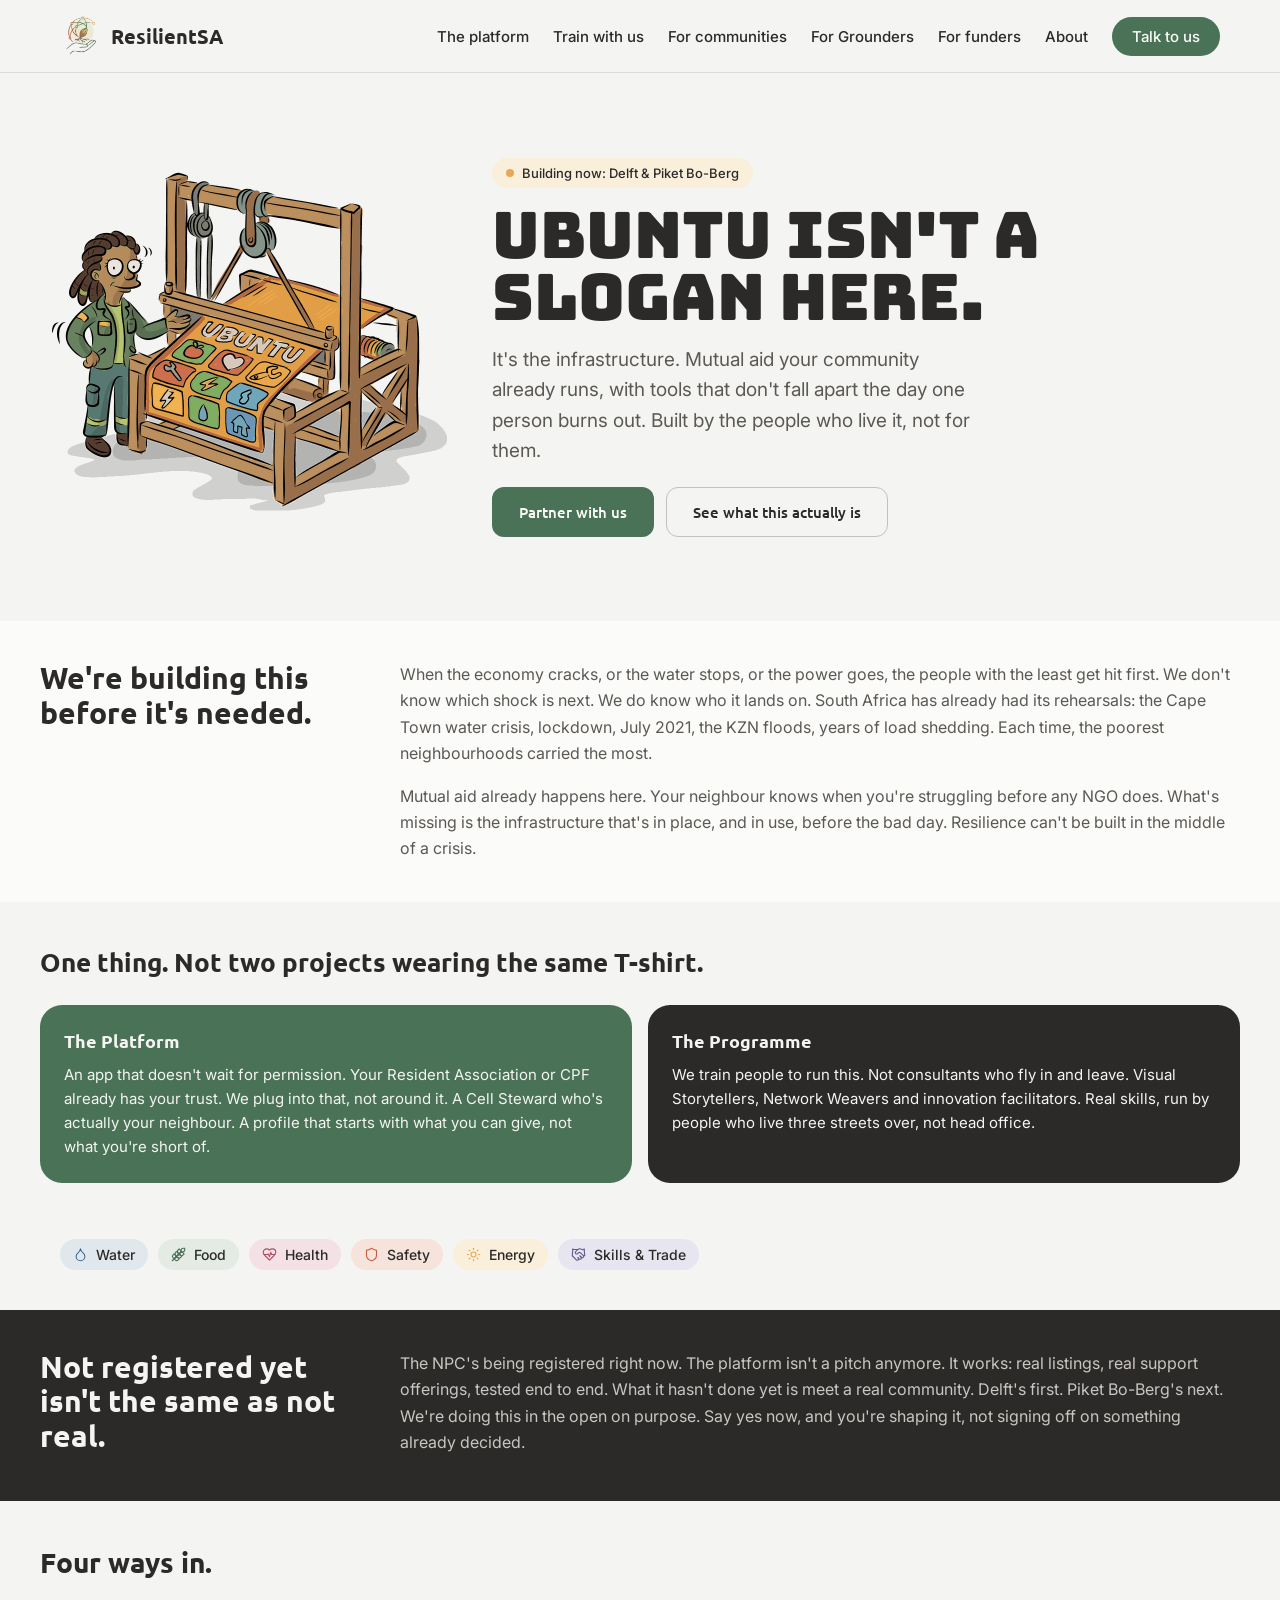
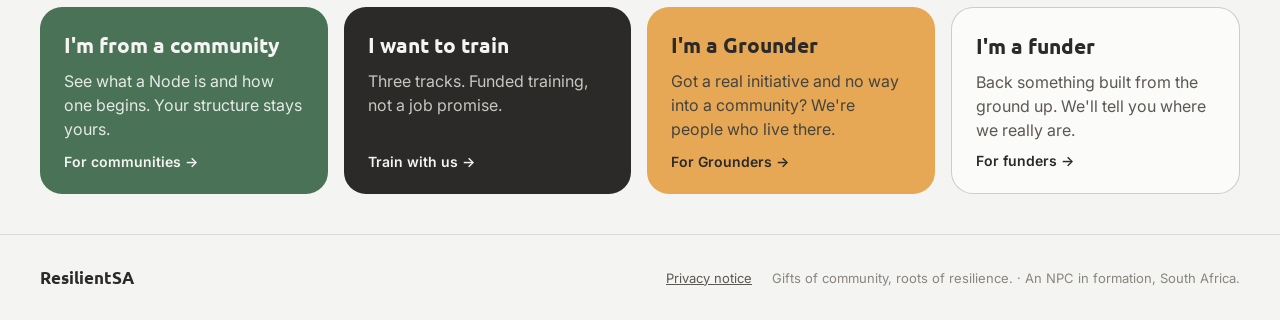
==== index.html @ 889a9fd4 "Replace plain colour dots with real pillar icons in index.html's pillars row Same icon set the app n" ====
<!doctype html>
<html lang="en">
<head>
<meta charset="utf-8">
<meta name="viewport" content="width=device-width, initial-scale=1">
<title>ResilientSA: Home</title>
<meta name="description" content="ResilientSA: an Ubuntu-rooted mutual-aid platform and training programme for South African communities. Still being built, in the open.">
<link rel="icon" type="image/png" sizes="32x32" href="assets/favicon-32.png">
<link rel="icon" type="image/png" sizes="64x64" href="assets/favicon-64.png">
<link rel="stylesheet" href="https://fonts.googleapis.com/css2?family=Ubuntu:wght@500;700&family=Inter:wght@400;500;600&family=Bungee&display=swap">
<link rel="stylesheet" href="assets/styles.css">
</head>
<body>
<nav class="nav">
  <input type="checkbox" id="nav-check">
  <div class="nav-row">
    <a href="index.html" class="nav-logo"><img src="assets/logo-mark.png" alt="">ResilientSA</a>
    <div class="nav-links">
      <a href="platform.html">The platform</a>
      <a href="train.html">Train with us</a>
      <a href="communities.html">For communities</a>
      <a href="grounders.html">For Grounders</a>
      <a href="funders.html">For funders</a>
      <a href="about.html">About</a>
      <a href="contact.html" class="nav-cta">Talk to us</a>
    </div>
    <label for="nav-check" class="nav-toggle-label nav-toggle-open">
      <span class="nav-toggle" aria-label="Open menu"></span>
    </label>
  </div>
  <div class="nav-mobile">
      <a href="platform.html">The platform</a>
      <a href="train.html">Train with us</a>
      <a href="communities.html">For communities</a>
      <a href="grounders.html">For Grounders</a>
      <a href="funders.html">For funders</a>
      <a href="about.html">About</a>
    <a href="contact.html" class="cta">Talk to us</a>
  </div>
</nav>

<header class="hero">
  <div class="hero-inner">
    <div class="hero-art"><img src="assets/home-hero.png" alt="An illustration of a person weaving the word Ubuntu into a large loom, with icons for water, food, health, safety, energy and skills and trade woven into the fabric." style="width:100%;height:auto;"></div>
    <div>
      <span class="hero-badge" style="background:var(--clay-tint);"><span class="dot" style="background:var(--clay);"></span>Building now: Delft &amp; Piket Bo-Berg</span>
      <h1>Ubuntu isn't a slogan here.</h1>
      <p class="lede">It's the infrastructure. Mutual aid your community already runs, with tools that don't fall apart the day one person burns out. Built by the people who live it, not for them.</p>
      <div class="hero-ctas"><a href="#paths" class="btn btn-primary">Partner with us</a><a href="#why" class="btn btn-ghost">See what this actually is</a></div>
    </div>
  </div>
</header>
<section class="block raised" id="why">
  <div class="block-inner split">
    <div class="col-title"><h2>We're building this before it's needed.</h2></div>
    <div class="col-body">
      <p>When the economy cracks, or the water stops, or the power goes, the people with the least get hit first. We don't know which shock is next. We do know who it lands on. South Africa has already had its rehearsals: the Cape Town water crisis, lockdown, July 2021, the KZN floods, years of load shedding. Each time, the poorest neighbourhoods carried the most.</p>
      <p>Mutual aid already happens here. Your neighbour knows when you're struggling before any NGO does. What's missing is the infrastructure that's in place, and in use, before the bad day. Resilience can't be built in the middle of a crisis.</p>
    </div>
  </div>
</section>
<section class="block">
  <div class="block-inner">
    <h2 style="font-size:26px;">One thing. Not two projects wearing the same T-shirt.</h2>
    <div class="cards"><div class="card bg-aloe"><div class="card-title">The Platform</div><p>An app that doesn't wait for permission. Your Resident Association or CPF already has your trust. We plug into that, not around it. A Cell Steward who's actually your neighbour. A profile that starts with what you can give, not what you're short of.</p></div><div class="card bg-ink"><div class="card-title">The Programme</div><p>We train people to run this. Not consultants who fly in and leave. Visual Storytellers, Network Weavers and innovation facilitators. Real skills, run by people who live three streets over, not head office.</p></div></div>
    
  </div>
</section>
<div class="block-inner" style="padding:0 var(--space-5) var(--space-10);">
  <div class="pillars">
    <span class="pillar" style="background:var(--rain-tint);"><svg class="pillar-icon" style="color:var(--rain);" viewBox="0 0 24 24" fill="none" stroke="currentColor" stroke-width="1.75" stroke-linecap="round" stroke-linejoin="round" aria-hidden="true"><path d="M12 22a7 7 0 0 0 7-7c0-2-1-3.9-3-5.5s-3.5-4-4-6.5c-.5 2.5-2 4.9-4 6.5C6 11.1 5 13 5 15a7 7 0 0 0 7 7z"/></svg>Water</span>
    <span class="pillar" style="background:var(--aloe-tint);"><svg class="pillar-icon" style="color:var(--aloe);" viewBox="0 0 24 24" fill="none" stroke="currentColor" stroke-width="1.75" stroke-linecap="round" stroke-linejoin="round" aria-hidden="true"><path d="M2 22 16 8"/><path d="M3.47 12.53 5 11l1.53 1.53a3.5 3.5 0 0 1 0 4.94L5 19l-1.53-1.53a3.5 3.5 0 0 1 0-4.94Z"/><path d="M7.47 8.53 9 7l1.53 1.53a3.5 3.5 0 0 1 0 4.94L9 15l-1.53-1.53a3.5 3.5 0 0 1 0-4.94Z"/><path d="M11.47 4.53 13 3l1.53 1.53a3.5 3.5 0 0 1 0 4.94L13 11l-1.53-1.53a3.5 3.5 0 0 1 0-4.94Z"/><path d="M20 2h2v2a4 4 0 0 1-4 4h-2V6a4 4 0 0 1 4-4Z"/><path d="M11.47 17.47 13 19l-1.53 1.53a3.5 3.5 0 0 1-4.94 0L5 19l1.53-1.53a3.5 3.5 0 0 1 4.94 0Z"/><path d="M15.47 13.47 17 15l-1.53 1.53a3.5 3.5 0 0 1-4.94 0L9 15l1.53-1.53a3.5 3.5 0 0 1 4.94 0Z"/><path d="M19.47 9.47 21 11l-1.53 1.53a3.5 3.5 0 0 1-4.94 0L13 11l1.53-1.53a3.5 3.5 0 0 1 4.94 0Z"/></svg>Food</span>
    <span class="pillar" style="background:var(--protea-tint);"><svg class="pillar-icon" style="color:var(--protea);" viewBox="0 0 24 24" fill="none" stroke="currentColor" stroke-width="1.75" stroke-linecap="round" stroke-linejoin="round" aria-hidden="true"><path d="M19 14c1.49-1.46 3-3.21 3-5.5A5.5 5.5 0 0 0 16.5 3c-1.76 0-3 .5-4.5 2-1.5-1.5-2.74-2-4.5-2A5.5 5.5 0 0 0 2 8.5c0 2.3 1.5 4.05 3 5.5l7 7Z"/><path d="M3.22 12H9.5l.5-1 2 4.5 2-7 1.5 3.5h5.27"/></svg>Health</span>
    <span class="pillar" style="background:var(--ochre-tint);"><svg class="pillar-icon" style="color:var(--ochre);" viewBox="0 0 24 24" fill="none" stroke="currentColor" stroke-width="1.75" stroke-linecap="round" stroke-linejoin="round" aria-hidden="true"><path d="M20 13c0 5-3.5 7.5-7.66 8.95a1 1 0 0 1-.67-.01C7.5 20.5 4 18 4 13V6a1 1 0 0 1 1-1c2 0 4.5-1.2 6.24-2.72a1.17 1.17 0 0 1 1.52 0C14.51 3.81 17 5 19 5a1 1 0 0 1 1 1z"/></svg>Safety</span>
    <span class="pillar" style="background:var(--clay-tint);"><svg class="pillar-icon" style="color:var(--clay);" viewBox="0 0 24 24" fill="none" stroke="currentColor" stroke-width="1.75" stroke-linecap="round" stroke-linejoin="round" aria-hidden="true"><circle cx="12" cy="12" r="4"/><path d="M12 2v2"/><path d="M12 20v2"/><path d="m4.93 4.93 1.41 1.41"/><path d="m17.66 17.66 1.41 1.41"/><path d="M2 12h2"/><path d="M20 12h2"/><path d="m6.34 17.66-1.41 1.41"/><path d="m19.07 4.93-1.41 1.41"/></svg>Energy</span>
    <span class="pillar" style="background:var(--indigo-tint);"><svg class="pillar-icon" style="color:var(--indigo);" viewBox="0 0 24 24" fill="none" stroke="currentColor" stroke-width="1.75" stroke-linecap="round" stroke-linejoin="round" aria-hidden="true"><path d="m11 17 2 2a1 1 0 1 0 3-3"/><path d="m14 14 2.5 2.5a1 1 0 1 0 3-3l-3.88-3.88a3 3 0 0 0-4.24 0l-.88.88a1 1 0 1 1-3-3l2.81-2.81a5.79 5.79 0 0 1 7.06-.87l.47.28a2 2 0 0 0 1.42.25L21 4"/><path d="m21 3 1 11h-2"/><path d="M3 3 2 14l6.5 6.5a1 1 0 1 0 3-3"/><path d="M3 4h8"/></svg>Skills &amp; Trade</span>
  </div>
</div>
<section class="block dark" id="status">
  <div class="block-inner split">
    <div class="col-title"><h2>Not registered yet isn't the same as not real.</h2></div>
    <div class="col-body"><p>The NPC's being registered right now. The platform isn't a pitch anymore. It works: real listings, real support offerings, tested end to end. What it hasn't done yet is meet a real community. Delft's first. Piket Bo-Berg's next. We're doing this in the open on purpose. Say yes now, and you're shaping it, not signing off on something already decided.</p></div>
  </div>
</section>
<section class="block" id="paths">
  <div class="block-inner">
    <h2 style="font-size:28px;">Four ways in.</h2>
    <div class="paths">
      <a href="communities.html" class="path-card" style="background:var(--aloe);color:var(--canvas);">
        <div class="title">I'm from a community</div>
        <p style="color:var(--aloe-tint);">See what a Node is and how one begins. Your structure stays yours.</p>
        <div class="cta">For communities &rarr;</div>
      </a>
      <a href="train.html" class="path-card" style="background:var(--bark-900);color:var(--canvas);">
        <div class="title">I want to train</div>
        <p style="color:var(--bark-200);">Three tracks. Funded training, not a job promise.</p>
        <div class="cta">Train with us &rarr;</div>
      </a>
      <a href="grounders.html" class="path-card" style="background:var(--clay);color:var(--bark-900);">
        <div class="title">I'm a Grounder</div>
        <p style="color:var(--bark-700);">Got a real initiative and no way into a community? We're people who live there.</p>
        <div class="cta">For Grounders &rarr;</div>
      </a>
      <a href="funders.html" class="path-card" style="background:var(--canvas-raised);border:1px solid rgba(44,42,41,0.22);color:var(--bark-900);">
        <div class="title">I'm a funder</div>
        <p style="color:var(--bark-600);">Back something built from the ground up. We'll tell you where we really are.</p>
        <div class="cta">For funders &rarr;</div>
      </a>
    </div>
  </div>
</section>

<footer class="site">
  <div class="footer-inner">
    <div class="footer-brand">ResilientSA</div>
    <div class="footer-links">
      <a href="privacy.html">Privacy notice</a>
      <span>Gifts of community, roots of resilience. &middot; An NPC in formation, South Africa.</span>
    </div>
  </div>
</footer>

</body>
</html>
---- assets/styles.css ----
/* ResilientSA: Living Soil design system, as real CSS custom properties */
:root {
  --bark-900: #2C2A29;
  --bark-700: #47433F;
  --bark-600: #5C5854;
  --bark-400: #8A857F;
  --bark-200: #C9C6C1;
  --canvas: #F4F4F2;
  --canvas-raised: #FBFBF9;
  --canvas-sunk: #EAEAE6;
  --aloe: #4A7256;
  --aloe-deep: #3B5D46;
  --aloe-tint: #E4EBE5;
  --ochre: #C85A3C;
  --ochre-tint: #F5E3DC;
  --clay: #E6A854;
  --clay-deep: #C98A3A;
  --clay-tint: #F9EFDA;
  --rain: #3D6B8C;
  --rain-tint: #E0E8ED;
  --protea: #B24C63;
  --protea-tint: #F3E1E6;
  --indigo: #5E5A8C;
  --indigo-tint: #E7E5F0;

  --font-display: 'Ubuntu', system-ui, sans-serif;
  --font-body: 'Inter', system-ui, sans-serif;
  --font-street: 'Bungee', system-ui, sans-serif;

  --space-2: 8px; --space-3: 12px; --space-4: 16px; --space-5: 20px;
  --space-6: 24px; --space-8: 32px; --space-10: 40px; --space-12: 48px; --space-16: 64px;
  --radius-md: 12px; --radius-lg: 16px; --radius-xl: 22px; --radius-pill: 999px;
  --max: 1200px;
}

* { box-sizing: border-box; }
html { scroll-behavior: smooth; }
body {
  margin: 0;
  background: var(--canvas);
  color: var(--bark-900);
  font-family: var(--font-body);
  line-height: 1.5;
}
a { color: var(--aloe); }
a:hover { color: var(--aloe-deep); }
img { max-width: 100%; display: block; }
h1, h2, h3 { font-family: var(--font-display); margin: 0; color: var(--bark-900); }
p { margin: 0; }
.wrap { max-width: var(--max); margin: 0 auto; padding-left: var(--space-5); padding-right: var(--space-5); }

/* ---------- Nav ---------- */
.nav {
  position: sticky; top: 0; z-index: 50;
  background: var(--canvas); border-bottom: 1px solid rgba(44,42,41,0.12);
}
.nav-row {
  max-width: var(--max); margin: 0 auto; padding: 0 var(--space-5);
  height: 72px; display: flex; align-items: center; justify-content: space-between;
}
.nav-logo { font: 700 20px var(--font-display); color: var(--bark-900); text-decoration: none; display: flex; align-items: center; gap: 9px; }
.nav-logo img { width: 42px; height: 42px; display: block; }
.nav-links { display: none; align-items: center; gap: var(--space-6); }
.nav-links a { font: 500 15px var(--font-body); text-decoration: none; color: var(--bark-900); }
.nav-links a.active { color: var(--aloe); font-weight: 600; border-bottom: 2px solid var(--aloe); padding-bottom: 2px; }
.nav-cta {
  font: 500 15px var(--font-body) !important; color: var(--canvas-raised) !important;
  background: var(--aloe); padding: 10px 20px; border-radius: var(--radius-pill);
}
.nav-toggle { display: block; background: none; border: none; cursor: pointer; padding: 8px; }
.nav-toggle span, .nav-toggle::before, .nav-toggle::after { content: ''; display: block; width: 22px; height: 2px; background: var(--bark-900); margin: 5px 0; }
#nav-check { display: none; }
.nav-mobile {
  display: none; flex-direction: column; padding: var(--space-4) var(--space-5) var(--space-6);
  border-top: 1px solid rgba(44,42,41,0.12); gap: var(--space-2);
}
#nav-check:checked ~ .nav-mobile { display: flex; }
#nav-check:checked ~ .nav-row .nav-toggle-open { display: none; }
.nav-mobile a {
  font: 500 16px var(--font-body); text-decoration: none; color: var(--bark-900);
  padding: 12px 4px; border-bottom: 1px solid rgba(44,42,41,0.08);
}
.nav-mobile a.cta {
  margin-top: var(--space-3); text-align: center; color: var(--canvas-raised);
  background: var(--aloe); border: none; border-radius: var(--radius-md); padding: 14px;
}
@media (min-width: 900px) {
  .nav-links { display: flex; }
  .nav-toggle-label { display: none; }
  .nav-mobile { display: none !important; }
}

/* ---------- Hero ---------- */
.hero { padding: var(--space-10) var(--space-5) var(--space-8); }
.hero-inner { max-width: var(--max); margin: 0 auto; display: flex; flex-direction: column-reverse; gap: var(--space-8); align-items: center; }
.hero-badge {
  display: inline-flex; align-items: center; gap: 8px; padding: 7px 14px;
  border-radius: var(--radius-pill); font: 500 13px var(--font-body); align-self: flex-start;
}
.hero-badge .dot { width: 8px; height: 8px; border-radius: 50%; }
.hero h1 { font: 400 40px/0.98 var(--font-street); margin: var(--space-4) 0; max-width: 640px; }
.hero p.lede { font: 400 17px/1.6 var(--font-body); color: var(--bark-600); max-width: 480px; margin-bottom: var(--space-5); }
.hero-ctas { display: flex; flex-wrap: wrap; gap: var(--space-3); }
.btn {
  font: 500 15px var(--font-display); text-decoration: none; padding: 14px 26px;
  border-radius: var(--radius-md); display: inline-block; border: 1px solid transparent; cursor: pointer;
}
.btn-primary { background: var(--aloe); color: var(--canvas-raised); }
.btn-clay { background: var(--clay); color: var(--bark-900); }
.btn-ghost { background: transparent; color: var(--bark-900); border-color: rgba(44,42,41,0.25); }
.hero-art { width: 100%; max-width: 420px; }
@media (min-width: 900px) {
  .hero { padding: var(--space-16) var(--space-5); }
  .hero-inner { flex-direction: row; align-items: center; }
  .hero h1 { font-size: 64px; }
  .hero p.lede { font-size: 19px; }
}

/* ---------- Photo hero (About) ---------- */
.photo-hero { position: relative; width: 100%; min-height: 380px; overflow: hidden; }
.photo-hero img { width: 100%; height: 100%; object-fit: cover; position: absolute; inset: 0; }
.photo-hero-content {
  position: relative; z-index: 1; max-width: var(--max); margin: 0 auto;
  padding: var(--space-12) var(--space-5); display: flex; flex-direction: column; gap: var(--space-4);
  min-height: 380px; justify-content: center;
}
.photo-hero h1 { color: var(--canvas); font-size: 42px; max-width: 560px; }
.photo-hero p.lede { color: #E0E0DC; }
.photo-credit { position: absolute; right: 14px; bottom: 10px; z-index: 1; font: 400 10px var(--font-body); color: rgba(244,244,242,0.6); }
@media (min-width: 900px) { .photo-hero h1 { font-size: 56px; } }

/* ---------- Sections ---------- */
section.block { padding: var(--space-10) var(--space-5); }
section.block.raised { background: var(--canvas-raised); }
section.block.dark { background: var(--bark-900); color: var(--canvas); }
section.block.dark h2 { color: var(--canvas); }
section.block.dark p { color: var(--bark-200); }
.block-inner { max-width: var(--max); margin: 0 auto; }
.split { display: flex; flex-direction: column; gap: var(--space-6); }
.split h2 { font-size: 26px; line-height: 1.15; margin-bottom: var(--space-2); }
.split .col-body { display: flex; flex-direction: column; gap: var(--space-4); }
.split .col-body p { font: 400 16px/1.65 var(--font-body); color: var(--bark-600); }
section.block.dark .split .col-body p { color: var(--bark-200); }
@media (min-width: 860px) {
  .split { flex-direction: row; gap: var(--space-10); }
  .split .col-title { flex: 0 0 320px; }
  .split .col-body { flex: 1; }
  .split h2 { font-size: 30px; }
}

.cards { display: flex; flex-direction: column; gap: var(--space-4); margin-top: var(--space-6); }
.card {
  padding: var(--space-6); border-radius: var(--radius-xl); display: flex; flex-direction: column; gap: 10px;
}
.card.bg-raised { background: var(--canvas-raised); border: 1px solid rgba(44,42,41,0.1); }
.card.bg-aloe { background: var(--aloe); }
.card.bg-aloe .card-title, .card.bg-aloe p { color: var(--canvas); }
.card.bg-ink { background: var(--bark-900); }
.card.bg-ink .card-title, .card.bg-ink p { color: var(--canvas); }
.card.bg-clay { background: var(--clay); }
.card-title { font: 700 18px var(--font-display); color: var(--bark-900); }
.card p { font: 400 15px/1.6 var(--font-body); color: var(--bark-600); }
@media (min-width: 860px) { .cards { flex-direction: row; } .cards .card { flex: 1; } }

.pillars { display: flex; flex-wrap: wrap; gap: 10px; margin-top: var(--space-4); }
.pillar {
  display: inline-flex; align-items: center; gap: 8px; padding: 7px 13px;
  border-radius: var(--radius-pill); font: 500 14px var(--font-body); color: var(--bark-900);
}
.pillar-icon { width: 15px; height: 15px; flex-shrink: 0; }

.paths { display: flex; flex-direction: column; gap: var(--space-4); margin-top: var(--space-6); }
.path-card {
  padding: var(--space-6); border-radius: var(--radius-xl); text-decoration: none;
  display: flex; flex-direction: column; gap: 10px; min-height: 180px;
}
.path-card .title { font: 700 21px var(--font-display); }
.path-card .cta { margin-top: auto; font: 600 14px var(--font-body); }
@media (min-width: 860px) { .paths { flex-direction: row; } .path-card { flex: 1; } }

.steps { display: flex; flex-direction: column; gap: var(--space-4); margin-top: var(--space-6); }
.step { padding: var(--space-5); border-radius: var(--radius-xl); background: var(--canvas-raised); border: 1px solid rgba(44,42,41,0.1); display: flex; flex-direction: column; gap: 8px; }
.step .num { font: 700 22px var(--font-display); color: var(--ochre); }
.step .title { font: 700 16px var(--font-display); }
.step p { font: 400 14px/1.6 var(--font-body); color: var(--bark-600); }
@media (min-width: 860px) { .steps { flex-direction: row; } .step { flex: 1; } }

.status-grid { display: flex; flex-direction: column; gap: var(--space-4); margin-top: var(--space-6); }
.status-col { flex: 1; padding: var(--space-6); border-radius: var(--radius-xl); }
.status-col.live { background: var(--canvas-raised); border: 1px solid rgba(44,42,41,0.1); }
.status-col.pending { border: 1.5px dashed rgba(44,42,41,0.28); }
.status-col h3 { font: 700 18px var(--font-display); margin-bottom: var(--space-4); }
.status-col.live h3 { color: var(--aloe); }
.status-col ul { margin: 0; padding-left: 20px; }
.status-col li { font: 400 15px/1.55 var(--font-body); color: var(--bark-600); margin-bottom: 8px; }
@media (min-width: 860px) { .status-grid { flex-direction: row; } }

.log-entry { display: flex; flex-direction: column; gap: 6px; padding: var(--space-5) 0; border-top: 1px solid rgba(44,42,41,0.12); }
.log-date { font: 600 13px var(--font-body); color: var(--bark-400); }
.log-title { font: 700 18px var(--font-display); }
.log-entry p { font: 400 15px/1.6 var(--font-body); color: var(--bark-600); }
@media (min-width: 860px) { .log-entry { flex-direction: row; gap: var(--space-8); } .log-date { flex: 0 0 160px; } }

.priv-row { display: flex; flex-direction: column; gap: 6px; padding: var(--space-5) 0; border-top: 1px solid rgba(44,42,41,0.12); }
.priv-row h3 { font: 700 16px var(--font-display); }
.priv-row p { font: 400 15px/1.6 var(--font-body); color: var(--bark-600); }
@media (min-width: 860px) { .priv-row { flex-direction: row; gap: var(--space-8); } .priv-row h3 { flex: 0 0 240px; } }

/* ---------- Form ---------- */
.form-card { background: var(--canvas-raised); border: 1px solid rgba(44,42,41,0.1); border-radius: var(--radius-xl); padding: var(--space-6); display: flex; flex-direction: column; gap: var(--space-5); }
.chips { display: flex; flex-wrap: wrap; gap: 8px; }
.chip { padding: 9px 16px; border-radius: var(--radius-pill); background: var(--canvas-raised); border: 1px solid rgba(44,42,41,0.22); font: 500 14px var(--font-body); color: var(--bark-900); cursor: pointer; }
.chip input { position: absolute; opacity: 0; pointer-events: none; }
.chip:has(input:checked) { background: var(--aloe); color: var(--canvas-raised); border-color: var(--aloe); }
label.field { display: flex; flex-direction: column; gap: 8px; font: 600 13px var(--font-body); color: var(--bark-900); }
input[type=text], input[type=email], textarea {
  width: 100%; box-sizing: border-box; padding: 13px 15px; border: 1px solid rgba(44,42,41,0.22);
  border-radius: var(--radius-md); background: var(--canvas-raised); font: 400 15px var(--font-body); color: var(--bark-900);
}
textarea { min-height: 110px; resize: vertical; }
.form-note { font: 400 13px/1.6 var(--font-body); color: var(--bark-600); }

/* ---------- Footer ---------- */
footer.site {
  border-top: 1px solid rgba(44,42,41,0.12); padding: var(--space-8) var(--space-5);
}
.footer-inner {
  max-width: var(--max); margin: 0 auto; display: flex; flex-direction: column; gap: var(--space-3);
}
.footer-brand { font: 700 17px var(--font-display); }
.footer-links { display: flex; gap: var(--space-5); align-items: center; flex-wrap: wrap; font: 400 13px var(--font-body); color: var(--bark-400); }
.footer-links a { color: var(--bark-600); }
@media (min-width: 860px) { .footer-inner { flex-direction: row; justify-content: space-between; } }

/* ---------- Utility ---------- */
.draft-badge { display: inline-flex; padding: 7px 14px; border-radius: var(--radius-pill); background: var(--clay-tint); font: 600 12px var(--font-body); color: var(--bark-900); margin-bottom: var(--space-4); }
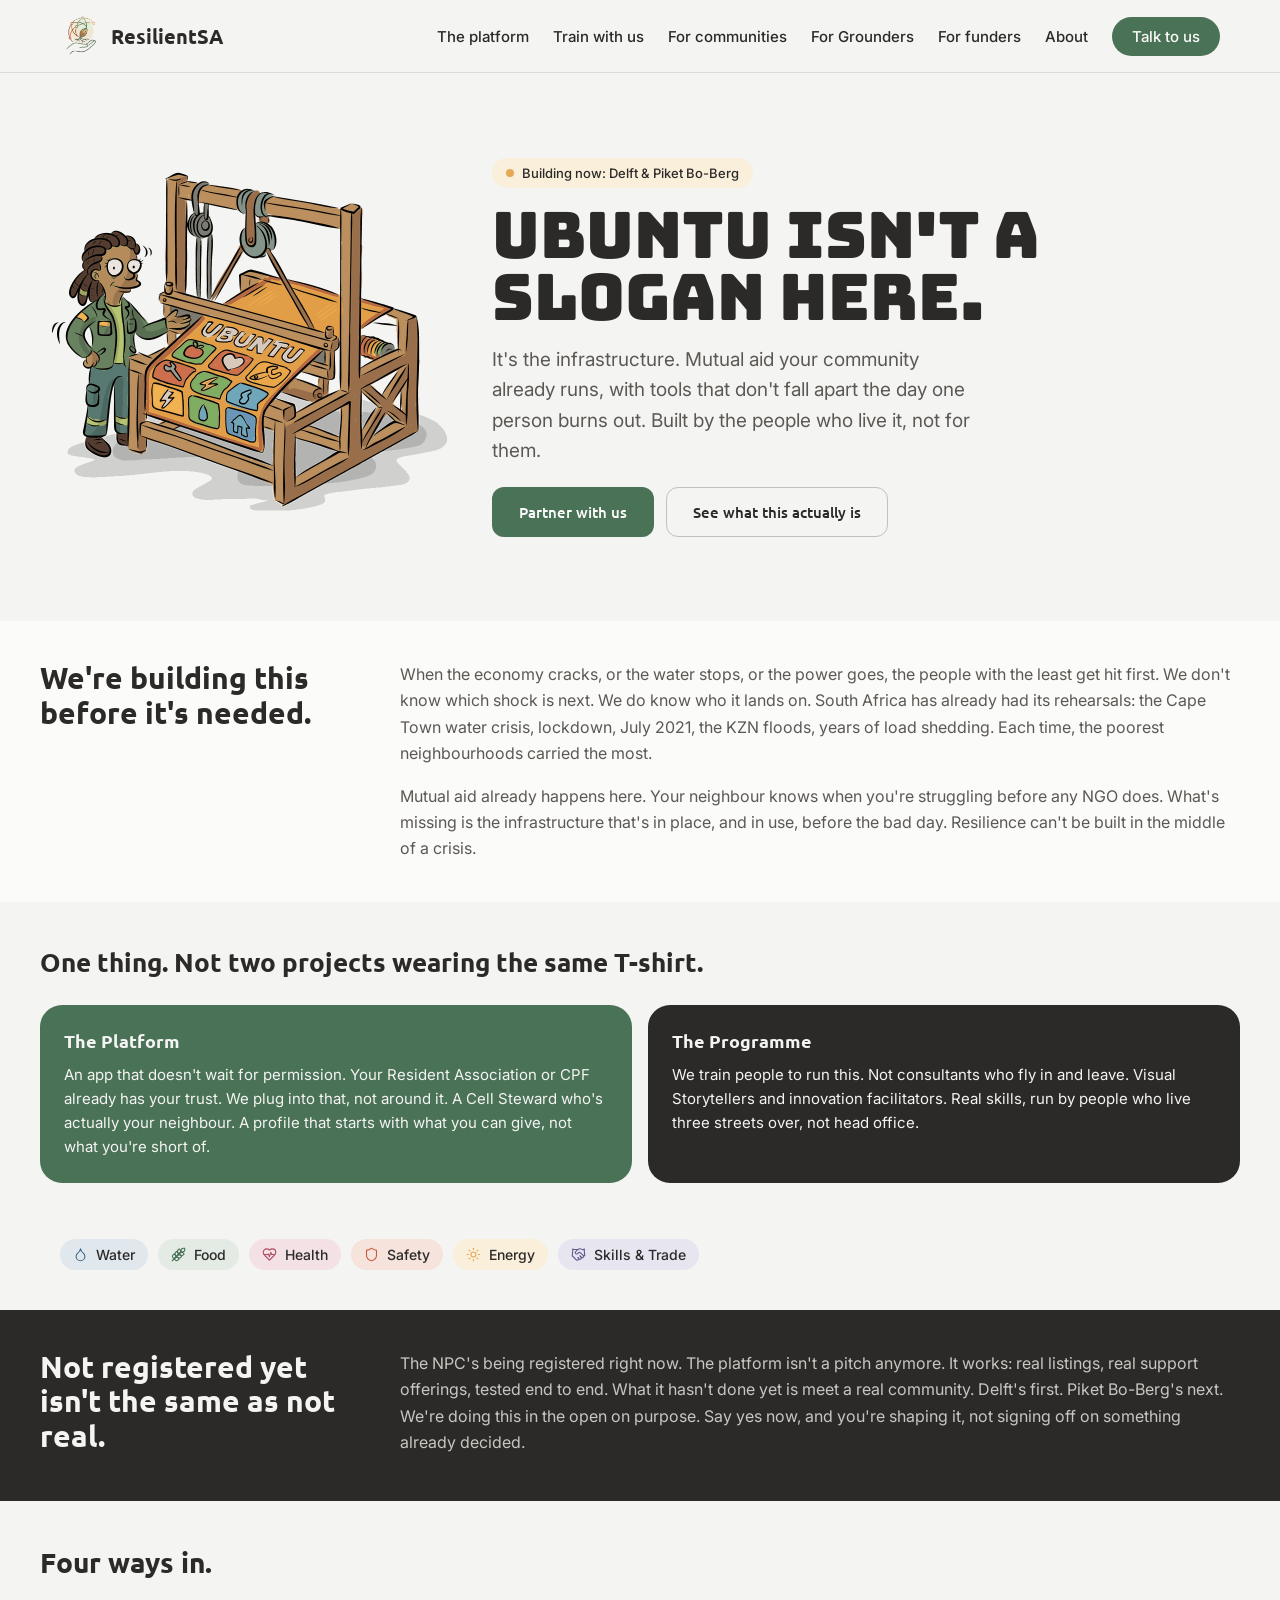
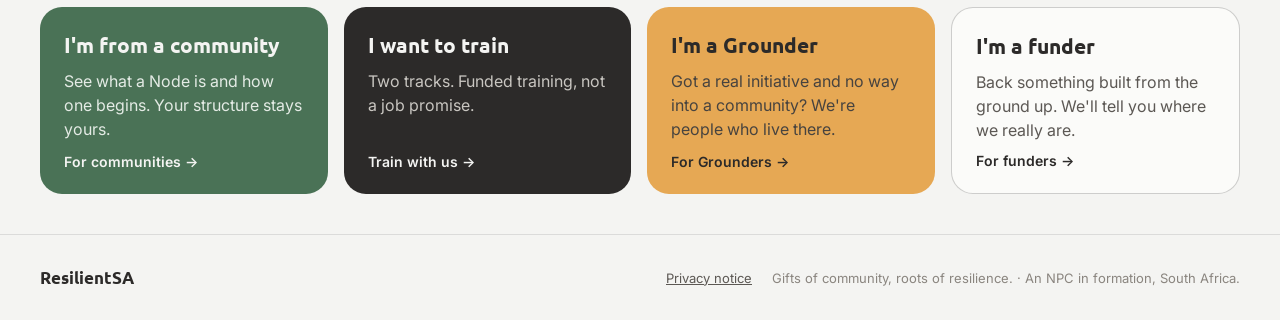
==== commit 0bdf84fb: "Update home page to reflect two training tracks" ====
--- a/index.html
+++ b/index.html
@@ -62,7 +62,7 @@
 <section class="block">
   <div class="block-inner">
     <h2 style="font-size:26px;">One thing. Not two projects wearing the same T-shirt.</h2>
-    <div class="cards"><div class="card bg-aloe"><div class="card-title">The Platform</div><p>An app that doesn't wait for permission. Your Resident Association or CPF already has your trust. We plug into that, not around it. A Cell Steward who's actually your neighbour. A profile that starts with what you can give, not what you're short of.</p></div><div class="card bg-ink"><div class="card-title">The Programme</div><p>We train people to run this. Not consultants who fly in and leave. Visual Storytellers, Network Weavers and innovation facilitators. Real skills, run by people who live three streets over, not head office.</p></div></div>
+    <div class="cards"><div class="card bg-aloe"><div class="card-title">The Platform</div><p>An app that doesn't wait for permission. Your Resident Association or CPF already has your trust. We plug into that, not around it. A Cell Steward who's actually your neighbour. A profile that starts with what you can give, not what you're short of.</p></div><div class="card bg-ink"><div class="card-title">The Programme</div><p>We train people to run this. Not consultants who fly in and leave. Visual Storytellers and innovation facilitators. Real skills, run by people who live three streets over, not head office.</p></div></div>
     
   </div>
 </section>
@@ -93,7 +93,7 @@
       </a>
       <a href="train.html" class="path-card" style="background:var(--bark-900);color:var(--canvas);">
         <div class="title">I want to train</div>
-        <p style="color:var(--bark-200);">Three tracks. Funded training, not a job promise.</p>
+        <p style="color:var(--bark-200);">Two tracks. Funded training, not a job promise.</p>
         <div class="cta">Train with us &rarr;</div>
       </a>
       <a href="grounders.html" class="path-card" style="background:var(--clay);color:var(--bark-900);">
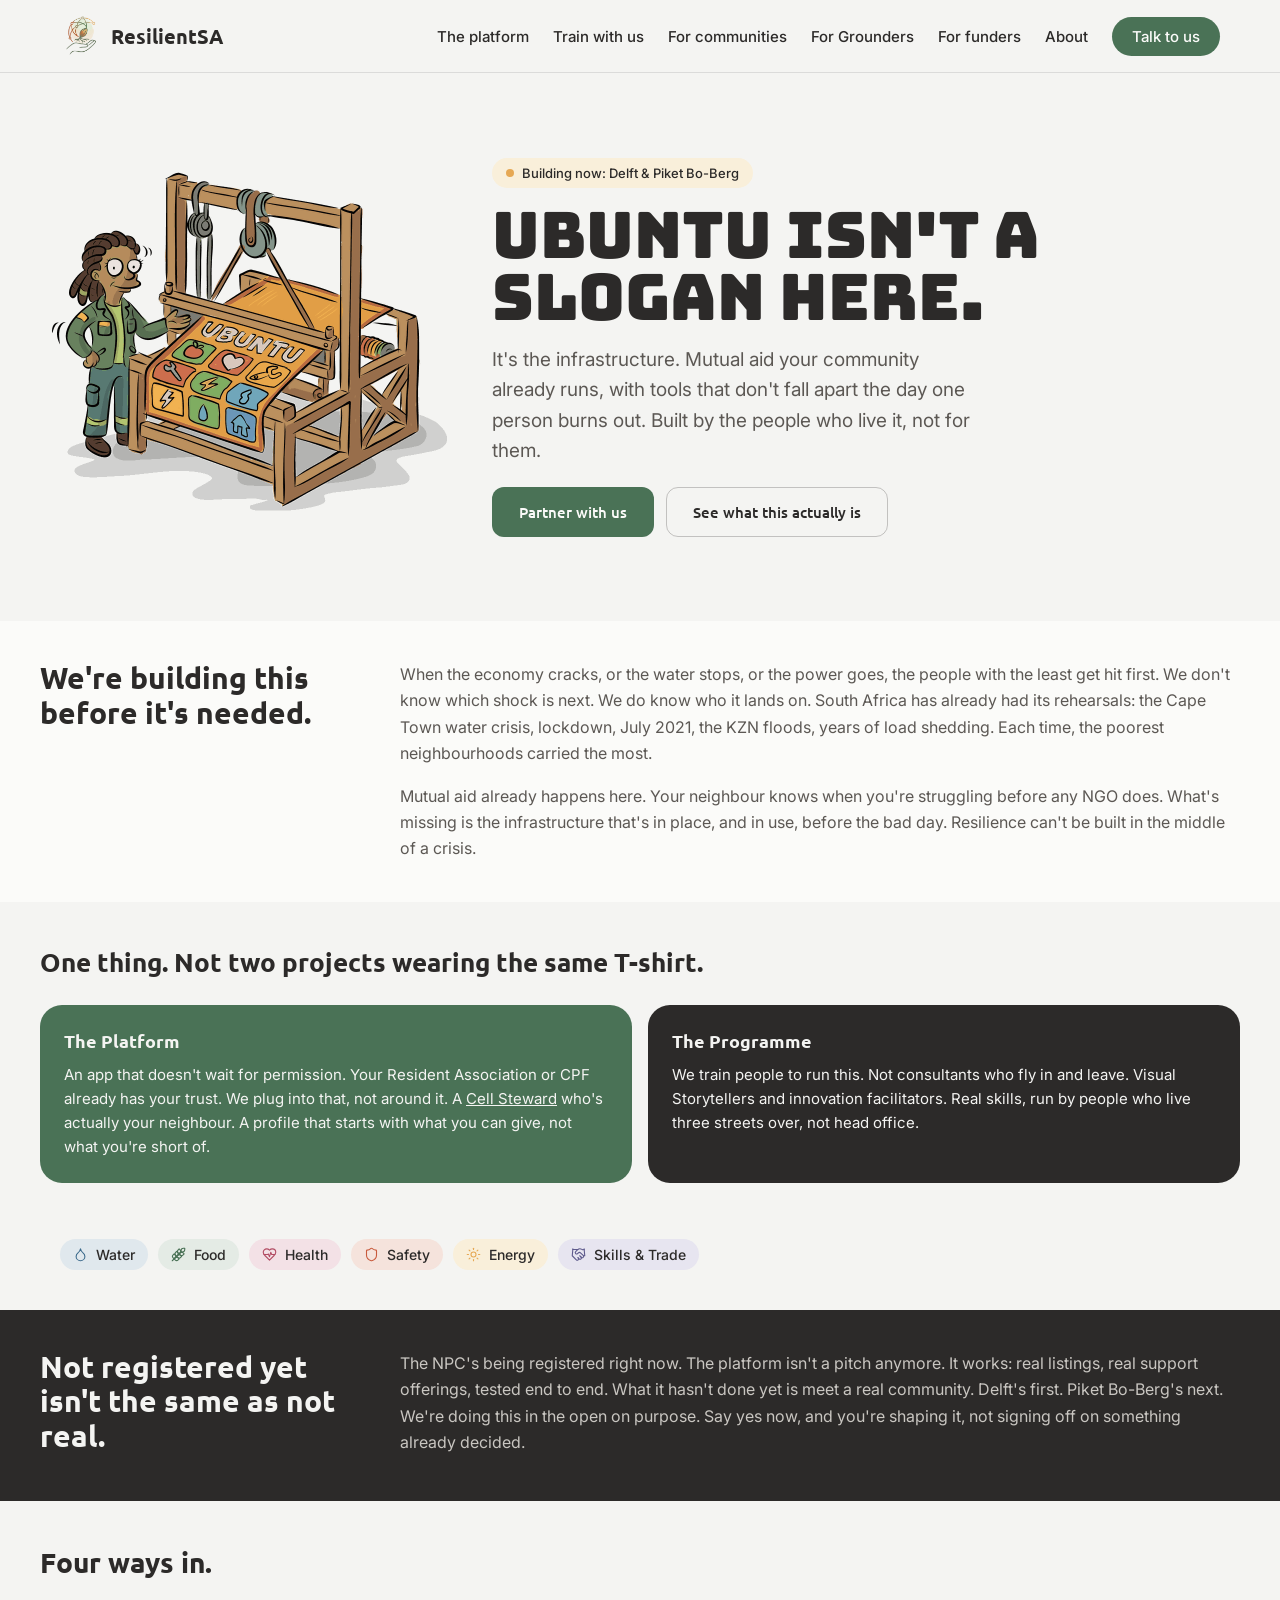
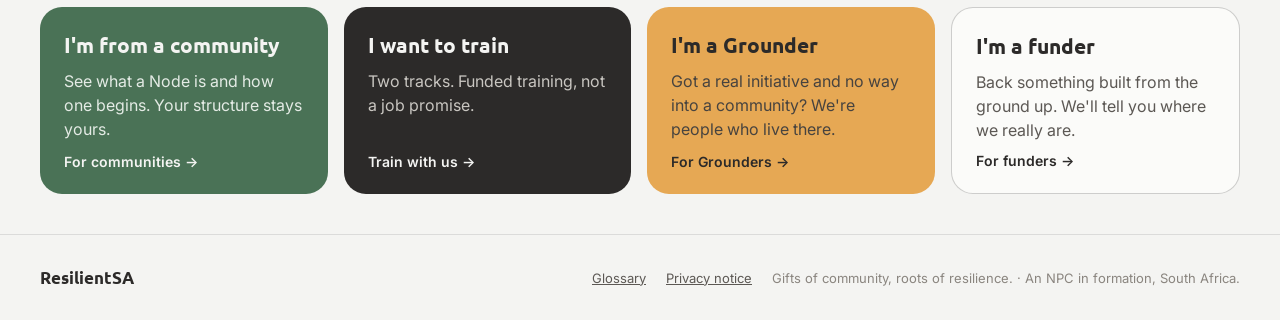
==== commit 4363cfd3: "Link to glossary; add footer glossary link" ====
--- a/index.html
+++ b/index.html
@@ -62,7 +62,7 @@
 <section class="block">
   <div class="block-inner">
     <h2 style="font-size:26px;">One thing. Not two projects wearing the same T-shirt.</h2>
-    <div class="cards"><div class="card bg-aloe"><div class="card-title">The Platform</div><p>An app that doesn't wait for permission. Your Resident Association or CPF already has your trust. We plug into that, not around it. A Cell Steward who's actually your neighbour. A profile that starts with what you can give, not what you're short of.</p></div><div class="card bg-ink"><div class="card-title">The Programme</div><p>We train people to run this. Not consultants who fly in and leave. Visual Storytellers and innovation facilitators. Real skills, run by people who live three streets over, not head office.</p></div></div>
+    <div class="cards"><div class="card bg-aloe"><div class="card-title">The Platform</div><p>An app that doesn't wait for permission. Your Resident Association or CPF already has your trust. We plug into that, not around it. A <a href="glossary.html#cell-steward" style="color:inherit;text-decoration:underline;">Cell Steward</a> who's actually your neighbour. A profile that starts with what you can give, not what you're short of.</p></div><div class="card bg-ink"><div class="card-title">The Programme</div><p>We train people to run this. Not consultants who fly in and leave. Visual Storytellers and innovation facilitators. Real skills, run by people who live three streets over, not head office.</p></div></div>
     
   </div>
 </section>
@@ -114,6 +114,7 @@
   <div class="footer-inner">
     <div class="footer-brand">ResilientSA</div>
     <div class="footer-links">
+      <a href="glossary.html">Glossary</a>
       <a href="privacy.html">Privacy notice</a>
       <span>Gifts of community, roots of resilience. &middot; An NPC in formation, South Africa.</span>
     </div>
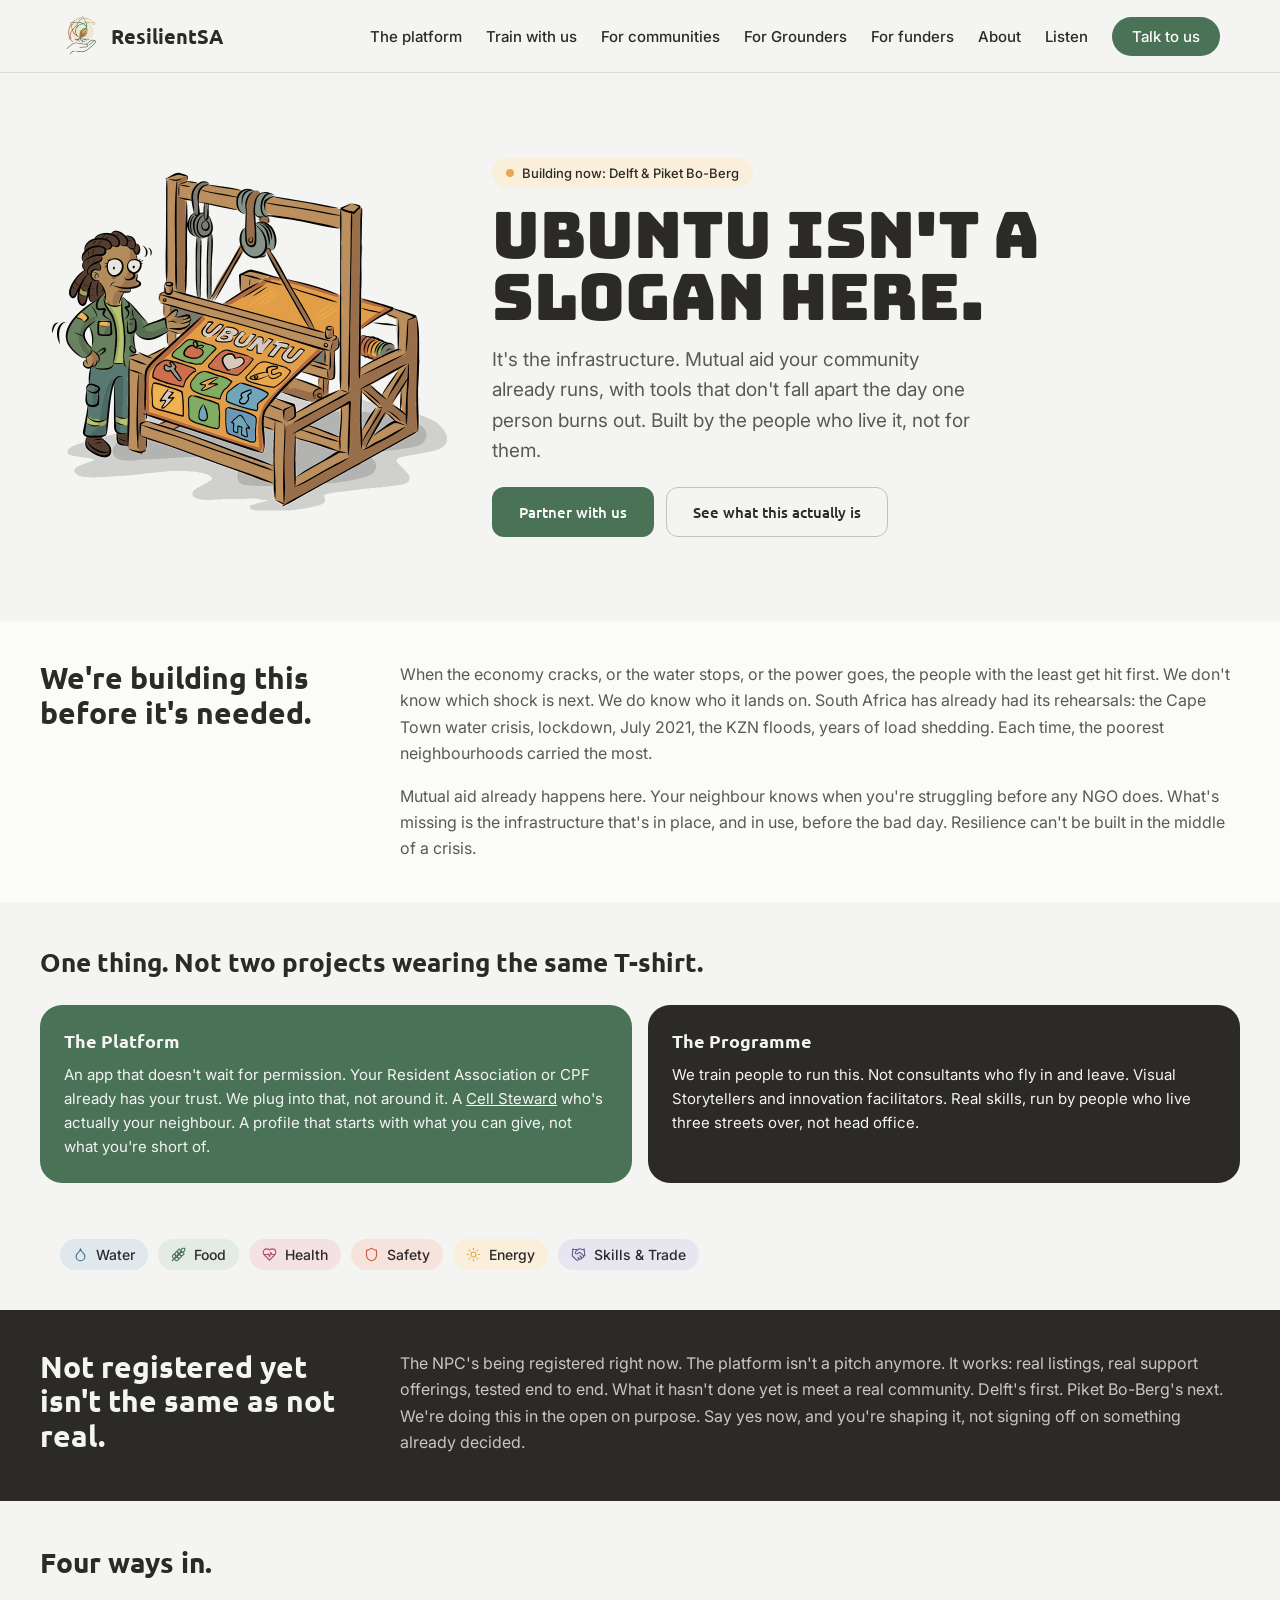
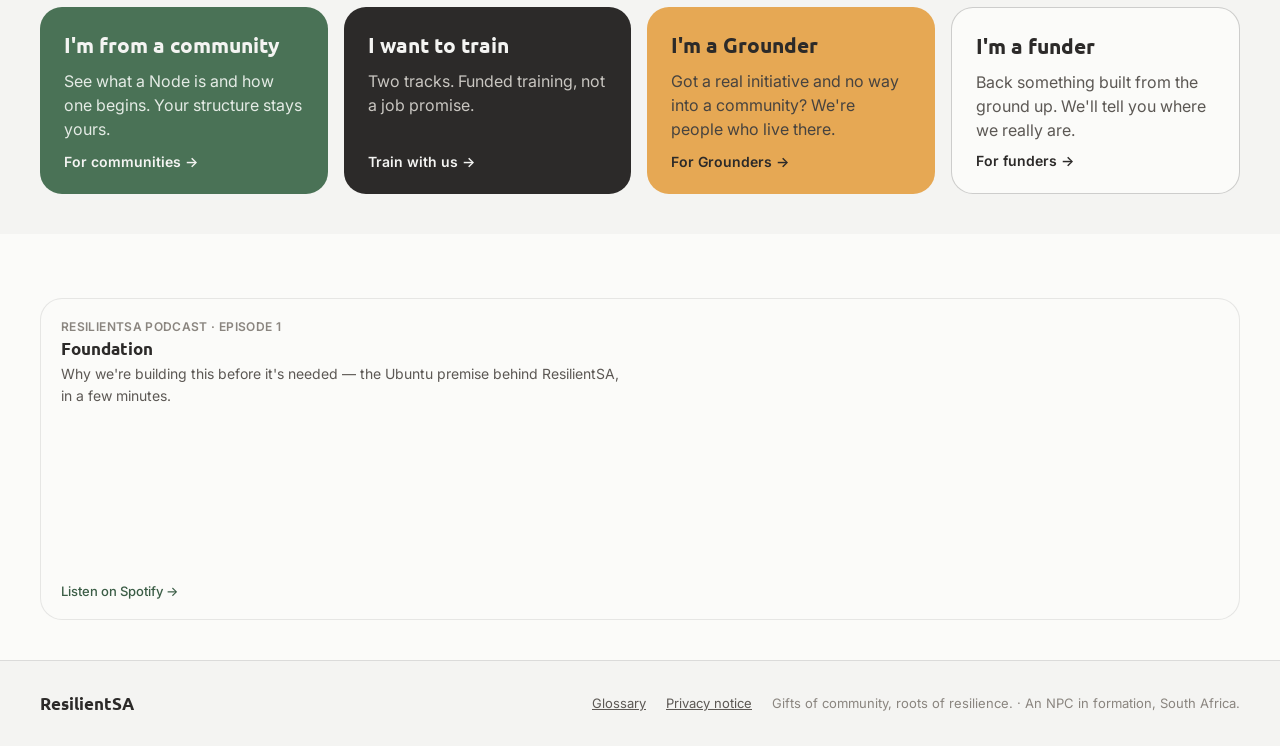
==== commit f04de410: "Add podcast embeds, Listen hub page, and third training track Adds the five ResilientSA Podcast epis" ====
--- a/index.html
+++ b/index.html
@@ -22,6 +22,7 @@
       <a href="grounders.html">For Grounders</a>
       <a href="funders.html">For funders</a>
       <a href="about.html">About</a>
+      <a href="listen.html">Listen</a>
       <a href="contact.html" class="nav-cta">Talk to us</a>
     </div>
     <label for="nav-check" class="nav-toggle-label nav-toggle-open">
@@ -35,6 +36,7 @@
       <a href="grounders.html">For Grounders</a>
       <a href="funders.html">For funders</a>
       <a href="about.html">About</a>
+    <a href="listen.html">Listen</a>
     <a href="contact.html" class="cta">Talk to us</a>
   </div>
 </nav>
@@ -110,6 +112,21 @@
   </div>
 </section>
 
+<section class="block raised">
+  <div class="block-inner">
+    <div class="podcast-embed">
+      <div class="podcast-embed-head">
+        <span class="podcast-embed-eyebrow">ResilientSA Podcast · Episode 1</span>
+        <div class="podcast-embed-title">Foundation</div>
+        <p class="podcast-embed-desc">Why we're building this before it's needed — the Ubuntu premise behind ResilientSA, in a few minutes.</p>
+      </div>
+      <!-- TODO (Deon): replace SPOTIFY_EPISODE_ID_EP1 with the real Spotify episode ID from the show dashboard -->
+      <iframe src="https://open.spotify.com/embed/episode/SPOTIFY_EPISODE_ID_EP1?utm_source=generator" height="152" allow="autoplay; clipboard-write; encrypted-media; fullscreen; picture-in-picture" loading="lazy"></iframe>
+      <a class="podcast-embed-fallback" href="listen.html">Listen on Spotify &rarr;</a>
+    </div>
+  </div>
+</section>
+
 <footer class="site">
   <div class="footer-inner">
     <div class="footer-brand">ResilientSA</div>
--- a/assets/styles.css
+++ b/assets/styles.css
@@ -158,9 +158,31 @@
 .card.bg-ink { background: var(--bark-900); }
 .card.bg-ink .card-title, .card.bg-ink p { color: var(--canvas); }
 .card.bg-clay { background: var(--clay); }
+.card.pending { border: 1.5px dashed rgba(44,42,41,0.28); background: transparent; }
+.card.pending .card-title { color: var(--bark-600); }
+.card.pending p { color: var(--bark-400); }
 .card-title { font: 700 18px var(--font-display); color: var(--bark-900); }
 .card p { font: 400 15px/1.6 var(--font-body); color: var(--bark-600); }
+.card-badge {
+  display: inline-flex; align-items: center; gap: 6px; padding: 4px 10px; border-radius: var(--radius-pill);
+  font: 600 11px var(--font-body); letter-spacing: 0.02em; text-transform: uppercase; align-self: flex-start;
+  background: var(--canvas-sunk); color: var(--bark-400);
+}
+.card-badge .dot { width: 6px; height: 6px; border-radius: 50%; background: var(--bark-400); }
 @media (min-width: 860px) { .cards { flex-direction: row; } .cards .card { flex: 1; } }
+
+/* ---------- Podcast embed ---------- */
+.podcast-embed {
+  background: var(--canvas-raised); border: 1px solid rgba(44,42,41,0.1); border-radius: var(--radius-xl);
+  padding: var(--space-5); display: flex; flex-direction: column; gap: var(--space-3); margin-top: var(--space-6);
+}
+.podcast-embed-head { display: flex; flex-direction: column; gap: 4px; }
+.podcast-embed-eyebrow { font: 600 12px var(--font-body); letter-spacing: 0.03em; text-transform: uppercase; color: var(--bark-400); }
+.podcast-embed-title { font: 700 17px var(--font-display); color: var(--bark-900); }
+.podcast-embed-desc { font: 400 14px/1.55 var(--font-body); color: var(--bark-600); max-width: 560px; }
+.podcast-embed iframe { width: 100%; border: none; border-radius: var(--radius-md); }
+.podcast-embed-fallback { font: 500 13px var(--font-body); color: var(--aloe-deep); text-decoration: none; }
+.podcast-hub-list { display: flex; flex-direction: column; gap: var(--space-6); margin-top: var(--space-6); }
 
 .pillars { display: flex; flex-wrap: wrap; gap: 10px; margin-top: var(--space-4); }
 .pillar {
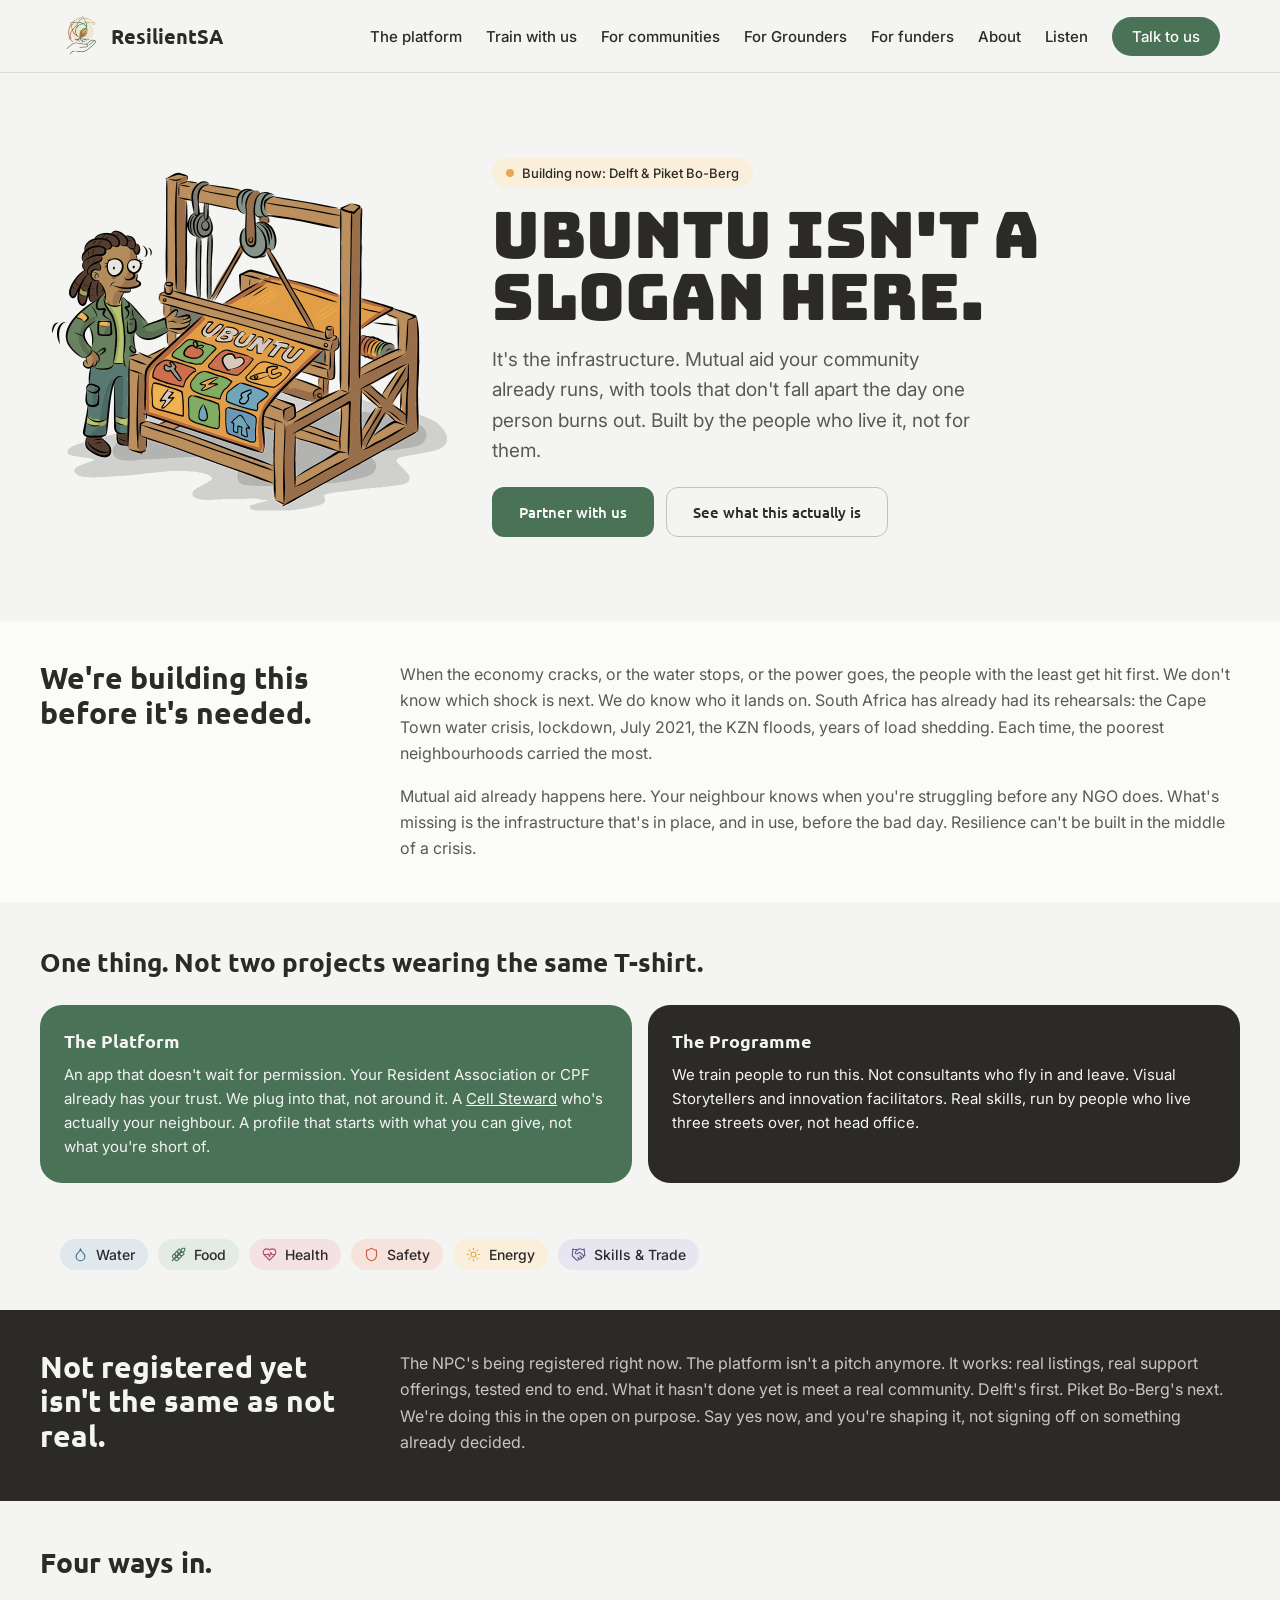
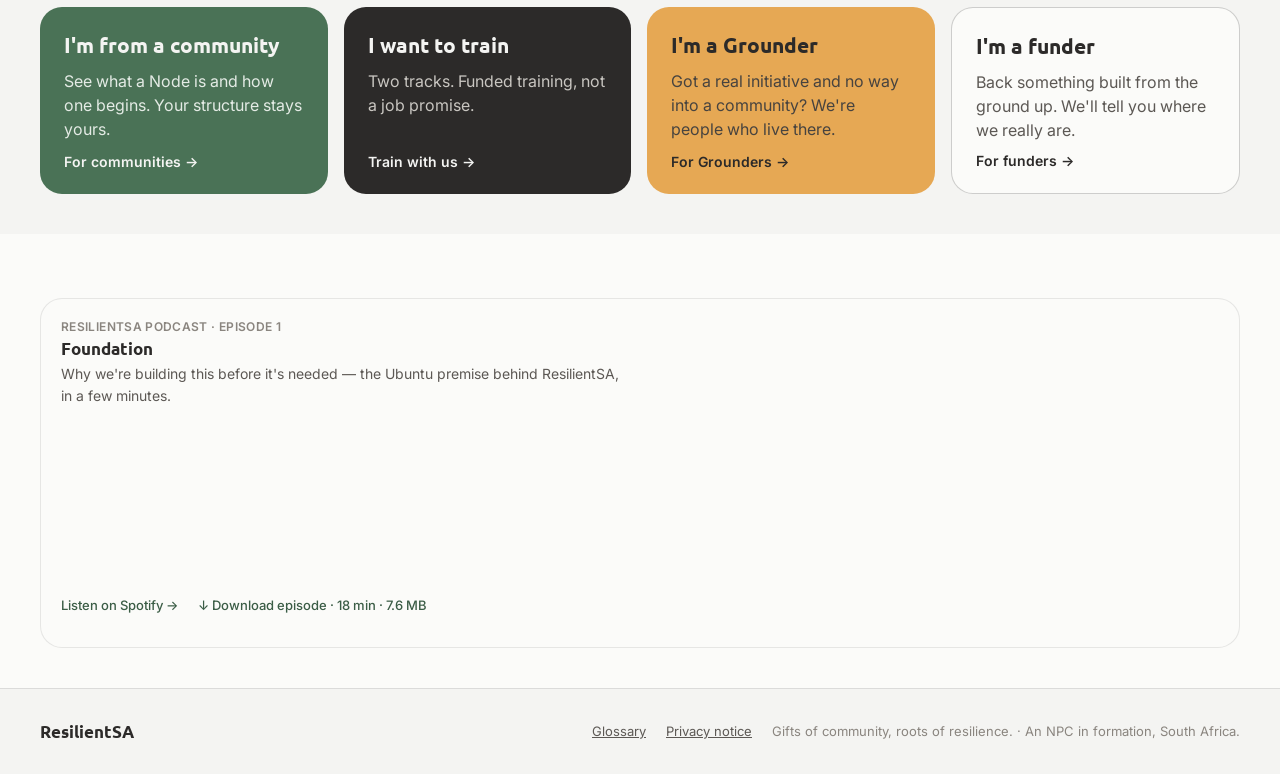
==== commit 38d97b48: "Self-hosted podcast downloads next to every Spotify player All six Season 1 episodes, re-encoded fro" ====
--- a/index.html
+++ b/index.html
@@ -120,9 +120,8 @@
         <div class="podcast-embed-title">Foundation</div>
         <p class="podcast-embed-desc">Why we're building this before it's needed — the Ubuntu premise behind ResilientSA, in a few minutes.</p>
       </div>
-      <!-- TODO (Deon): replace SPOTIFY_EPISODE_ID_EP1 with the real Spotify episode ID from the show dashboard -->
-      <iframe src="https://open.spotify.com/embed/episode/SPOTIFY_EPISODE_ID_EP1?utm_source=generator" height="152" allow="autoplay; clipboard-write; encrypted-media; fullscreen; picture-in-picture" loading="lazy"></iframe>
-      <a class="podcast-embed-fallback" href="listen.html">Listen on Spotify &rarr;</a>
+      <iframe src="https://open.spotify.com/embed/episode/5dVP8oJdYFa55w2SMGtXLU?utm_source=generator" height="152" allow="autoplay; clipboard-write; encrypted-media; fullscreen; picture-in-picture" loading="lazy"></iframe>
+      <div class="podcast-embed-actions"><a class="podcast-embed-fallback" href="listen.html">Listen on Spotify &rarr;</a><a class="podcast-embed-download" href="assets/audio/resilientsa-s1-e1.mp3" download>&darr; Download episode &middot; 18 min &middot; 7.6 MB</a></div>
     </div>
   </div>
 </section>
--- a/assets/styles.css
+++ b/assets/styles.css
@@ -182,7 +182,23 @@
 .podcast-embed-desc { font: 400 14px/1.55 var(--font-body); color: var(--bark-600); max-width: 560px; }
 .podcast-embed iframe { width: 100%; border: none; border-radius: var(--radius-md); }
 .podcast-embed-fallback { font: 500 13px var(--font-body); color: var(--aloe-deep); text-decoration: none; }
+.podcast-embed-actions { display: flex; flex-wrap: wrap; gap: 8px 20px; align-items: center; }
+.podcast-embed-download { font: 500 13px var(--font-body); color: var(--aloe-deep); text-decoration: none; display: inline-flex; align-items: center; min-height: 44px; }
+.podcast-embed-download:hover, .podcast-embed-fallback:hover { text-decoration: underline; }
+.podcast-embed-placeholder {
+  display: flex; align-items: center; justify-content: center; height: 72px;
+  border: 1.5px dashed rgba(44,42,41,0.28); border-radius: var(--radius-md);
+  font: 500 13px var(--font-body); color: var(--bark-400);
+}
 .podcast-hub-list { display: flex; flex-direction: column; gap: var(--space-6); margin-top: var(--space-6); }
+
+/* ---------- Infographic block ---------- */
+.infographic-block { margin-top: var(--space-6); }
+.infographic-block img {
+  width: 100%; height: auto; border-radius: var(--radius-xl); border: 1px solid rgba(44,42,41,0.1);
+  display: block;
+}
+.infographic-caption { font: 400 13px/1.5 var(--font-body); color: var(--bark-400); margin-top: 10px; max-width: 760px; }
 
 .pillars { display: flex; flex-wrap: wrap; gap: 10px; margin-top: var(--space-4); }
 .pillar {
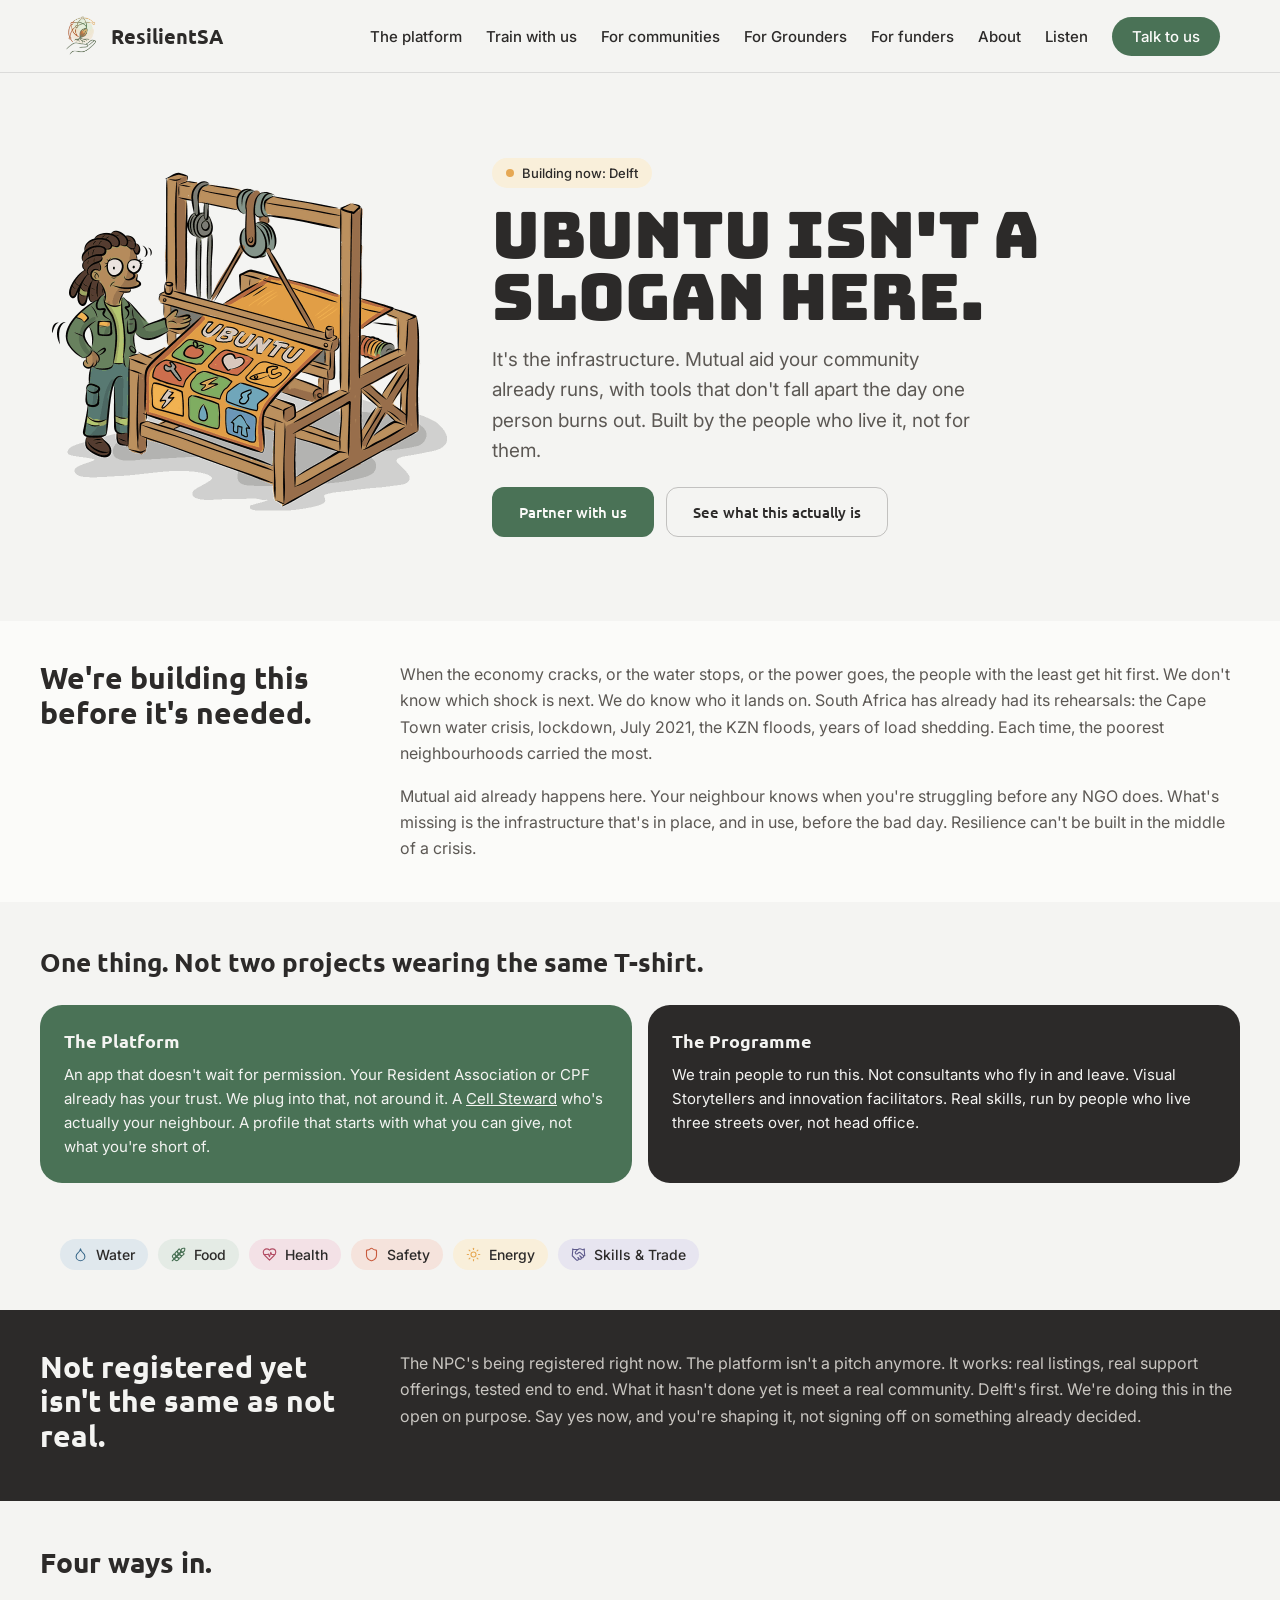
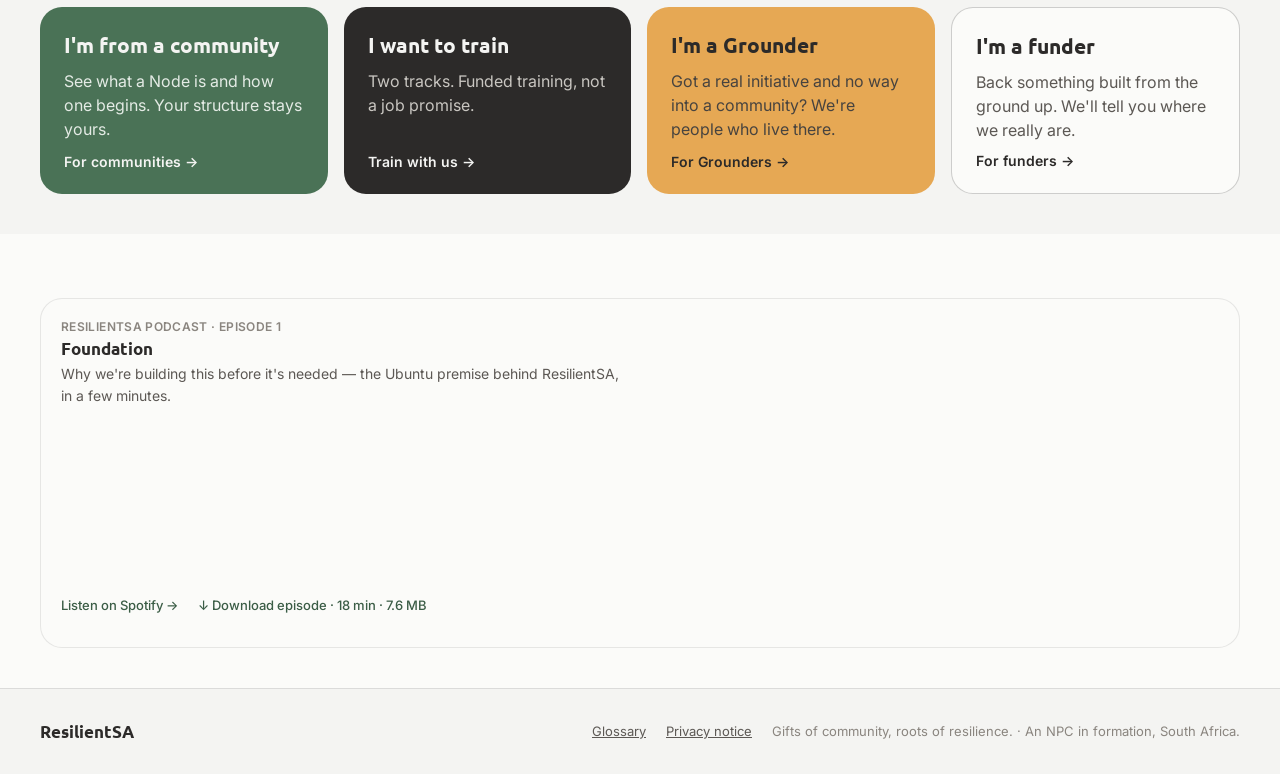
==== commit 3d7755eb: "Live-site truth pass: Delft only, real contact address, complete privacy notice Co-Authored-By: Clau" ====
--- a/index.html
+++ b/index.html
@@ -45,7 +45,7 @@
   <div class="hero-inner">
     <div class="hero-art"><img src="assets/home-hero.png" alt="An illustration of a person weaving the word Ubuntu into a large loom, with icons for water, food, health, safety, energy and skills and trade woven into the fabric." style="width:100%;height:auto;"></div>
     <div>
-      <span class="hero-badge" style="background:var(--clay-tint);"><span class="dot" style="background:var(--clay);"></span>Building now: Delft &amp; Piket Bo-Berg</span>
+      <span class="hero-badge" style="background:var(--clay-tint);"><span class="dot" style="background:var(--clay);"></span>Building now: Delft</span>
       <h1>Ubuntu isn't a slogan here.</h1>
       <p class="lede">It's the infrastructure. Mutual aid your community already runs, with tools that don't fall apart the day one person burns out. Built by the people who live it, not for them.</p>
       <div class="hero-ctas"><a href="#paths" class="btn btn-primary">Partner with us</a><a href="#why" class="btn btn-ghost">See what this actually is</a></div>
@@ -81,7 +81,7 @@
 <section class="block dark" id="status">
   <div class="block-inner split">
     <div class="col-title"><h2>Not registered yet isn't the same as not real.</h2></div>
-    <div class="col-body"><p>The NPC's being registered right now. The platform isn't a pitch anymore. It works: real listings, real support offerings, tested end to end. What it hasn't done yet is meet a real community. Delft's first. Piket Bo-Berg's next. We're doing this in the open on purpose. Say yes now, and you're shaping it, not signing off on something already decided.</p></div>
+    <div class="col-body"><p>The NPC's being registered right now. The platform isn't a pitch anymore. It works: real listings, real support offerings, tested end to end. What it hasn't done yet is meet a real community. Delft's first. We're doing this in the open on purpose. Say yes now, and you're shaping it, not signing off on something already decided.</p></div>
   </div>
 </section>
 <section class="block" id="paths">
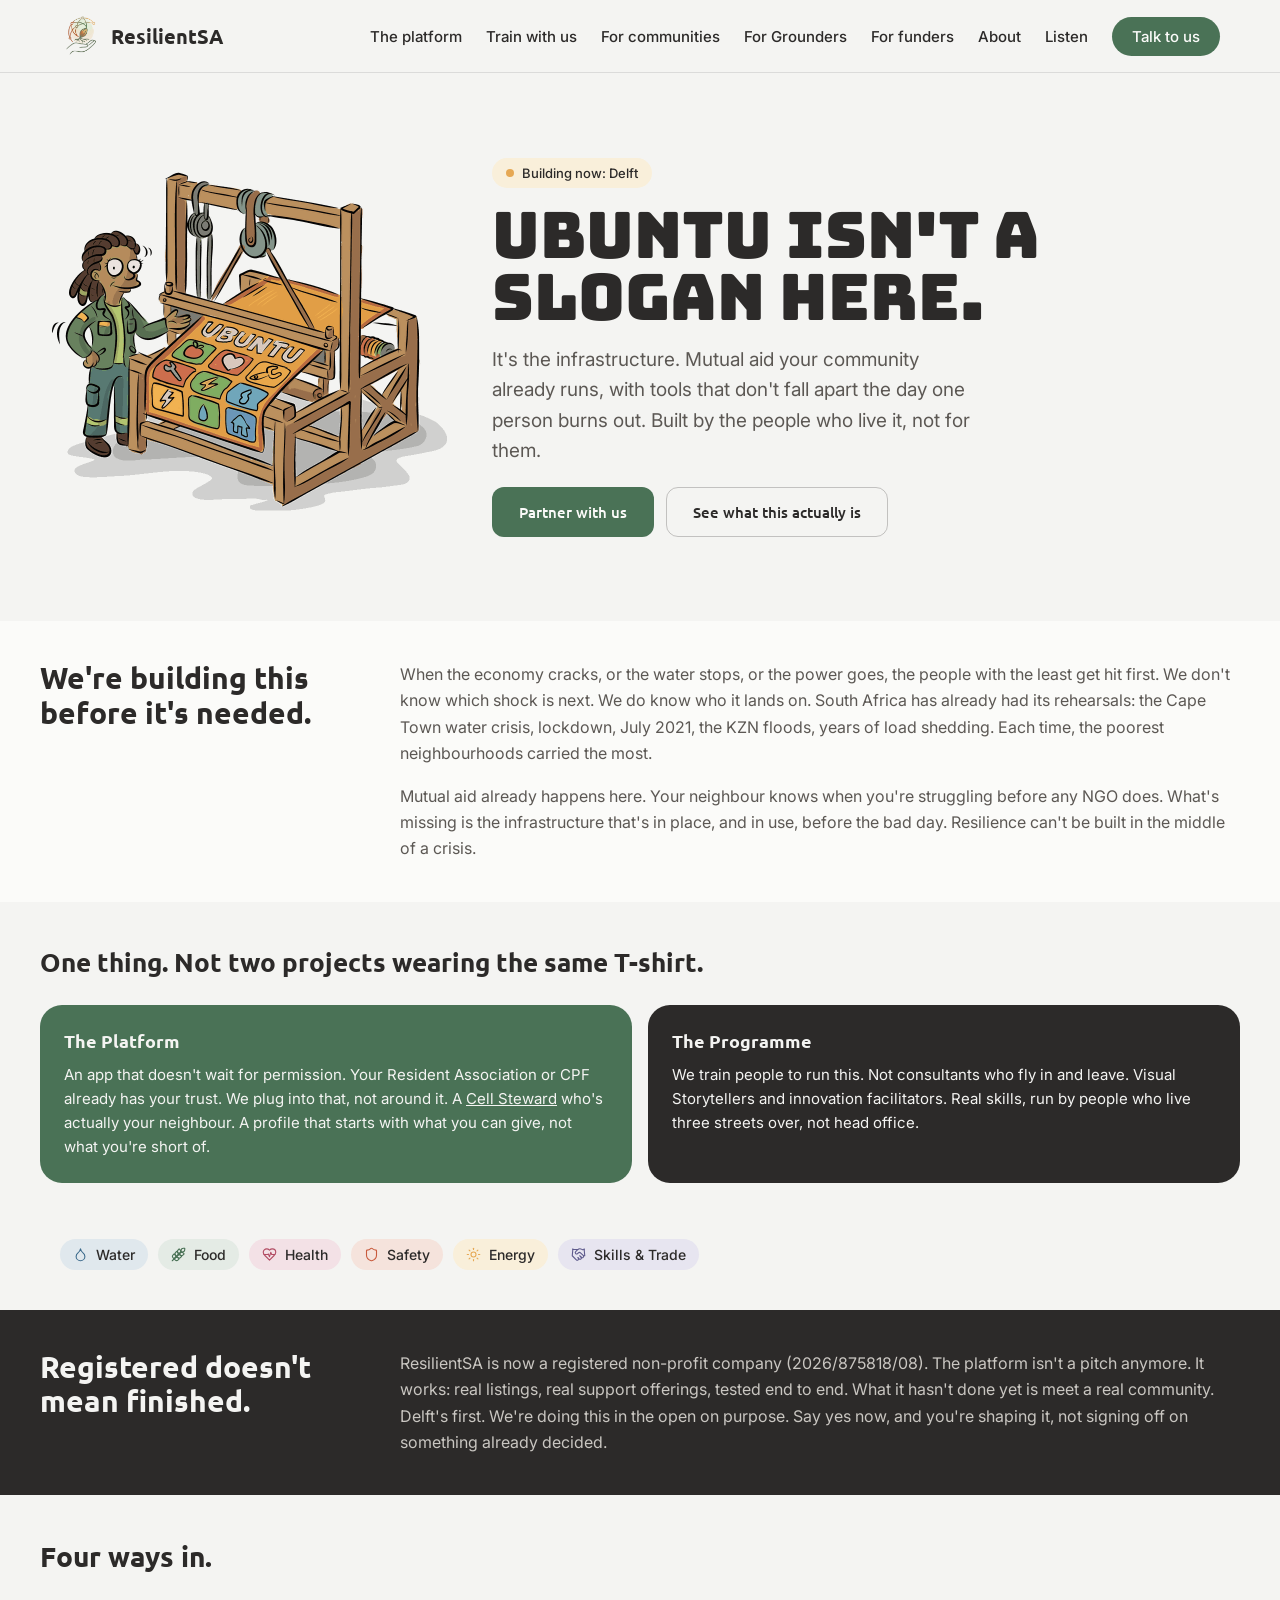
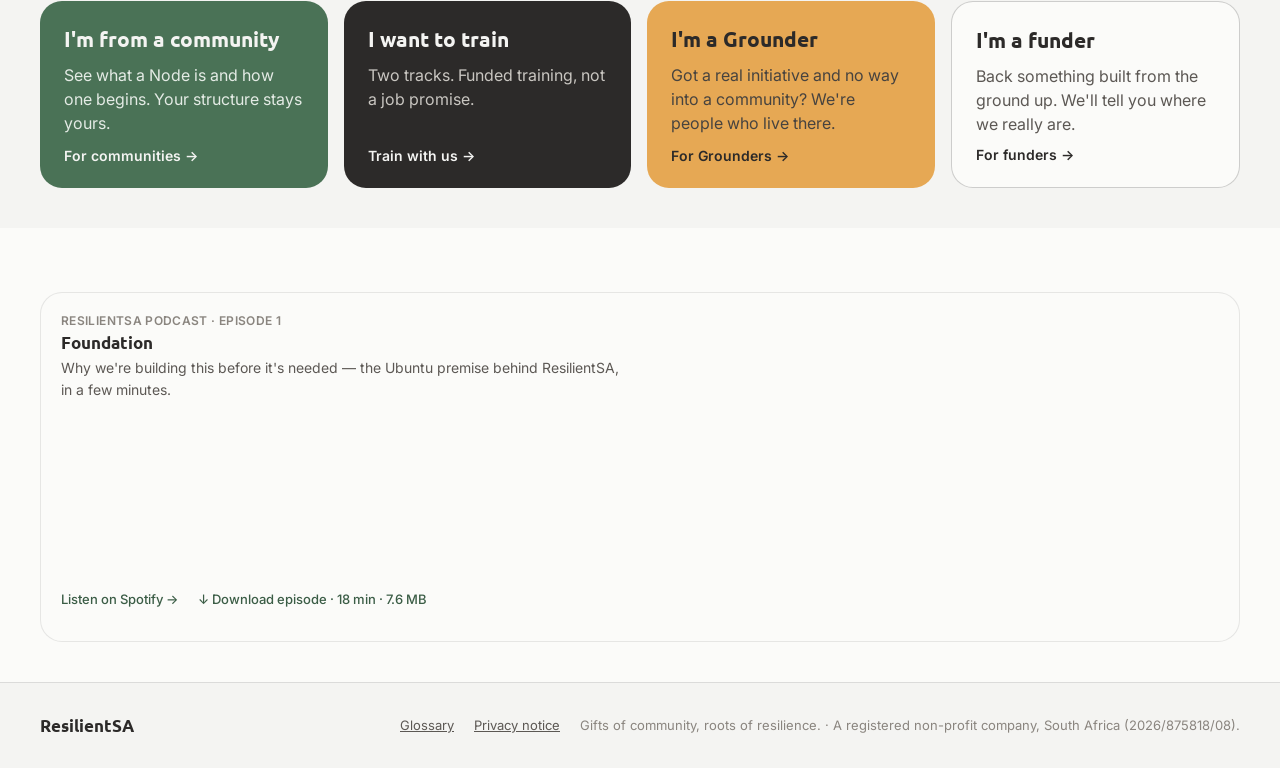
==== commit db2a7a41: "site: ResilientSA is now a registered non-profit company (2026/875818/08) Footer on all pages, home " ====
--- a/index.html
+++ b/index.html
@@ -80,8 +80,8 @@
 </div>
 <section class="block dark" id="status">
   <div class="block-inner split">
-    <div class="col-title"><h2>Not registered yet isn't the same as not real.</h2></div>
-    <div class="col-body"><p>The NPC's being registered right now. The platform isn't a pitch anymore. It works: real listings, real support offerings, tested end to end. What it hasn't done yet is meet a real community. Delft's first. We're doing this in the open on purpose. Say yes now, and you're shaping it, not signing off on something already decided.</p></div>
+    <div class="col-title"><h2>Registered doesn't mean finished.</h2></div>
+    <div class="col-body"><p>ResilientSA is now a registered non-profit company (2026/875818/08). The platform isn't a pitch anymore. It works: real listings, real support offerings, tested end to end. What it hasn't done yet is meet a real community. Delft's first. We're doing this in the open on purpose. Say yes now, and you're shaping it, not signing off on something already decided.</p></div>
   </div>
 </section>
 <section class="block" id="paths">
@@ -132,7 +132,7 @@
     <div class="footer-links">
       <a href="glossary.html">Glossary</a>
       <a href="privacy.html">Privacy notice</a>
-      <span>Gifts of community, roots of resilience. &middot; An NPC in formation, South Africa.</span>
+      <span>Gifts of community, roots of resilience. &middot; A registered non-profit company, South Africa (2026/875818/08).</span>
     </div>
   </div>
 </footer>
